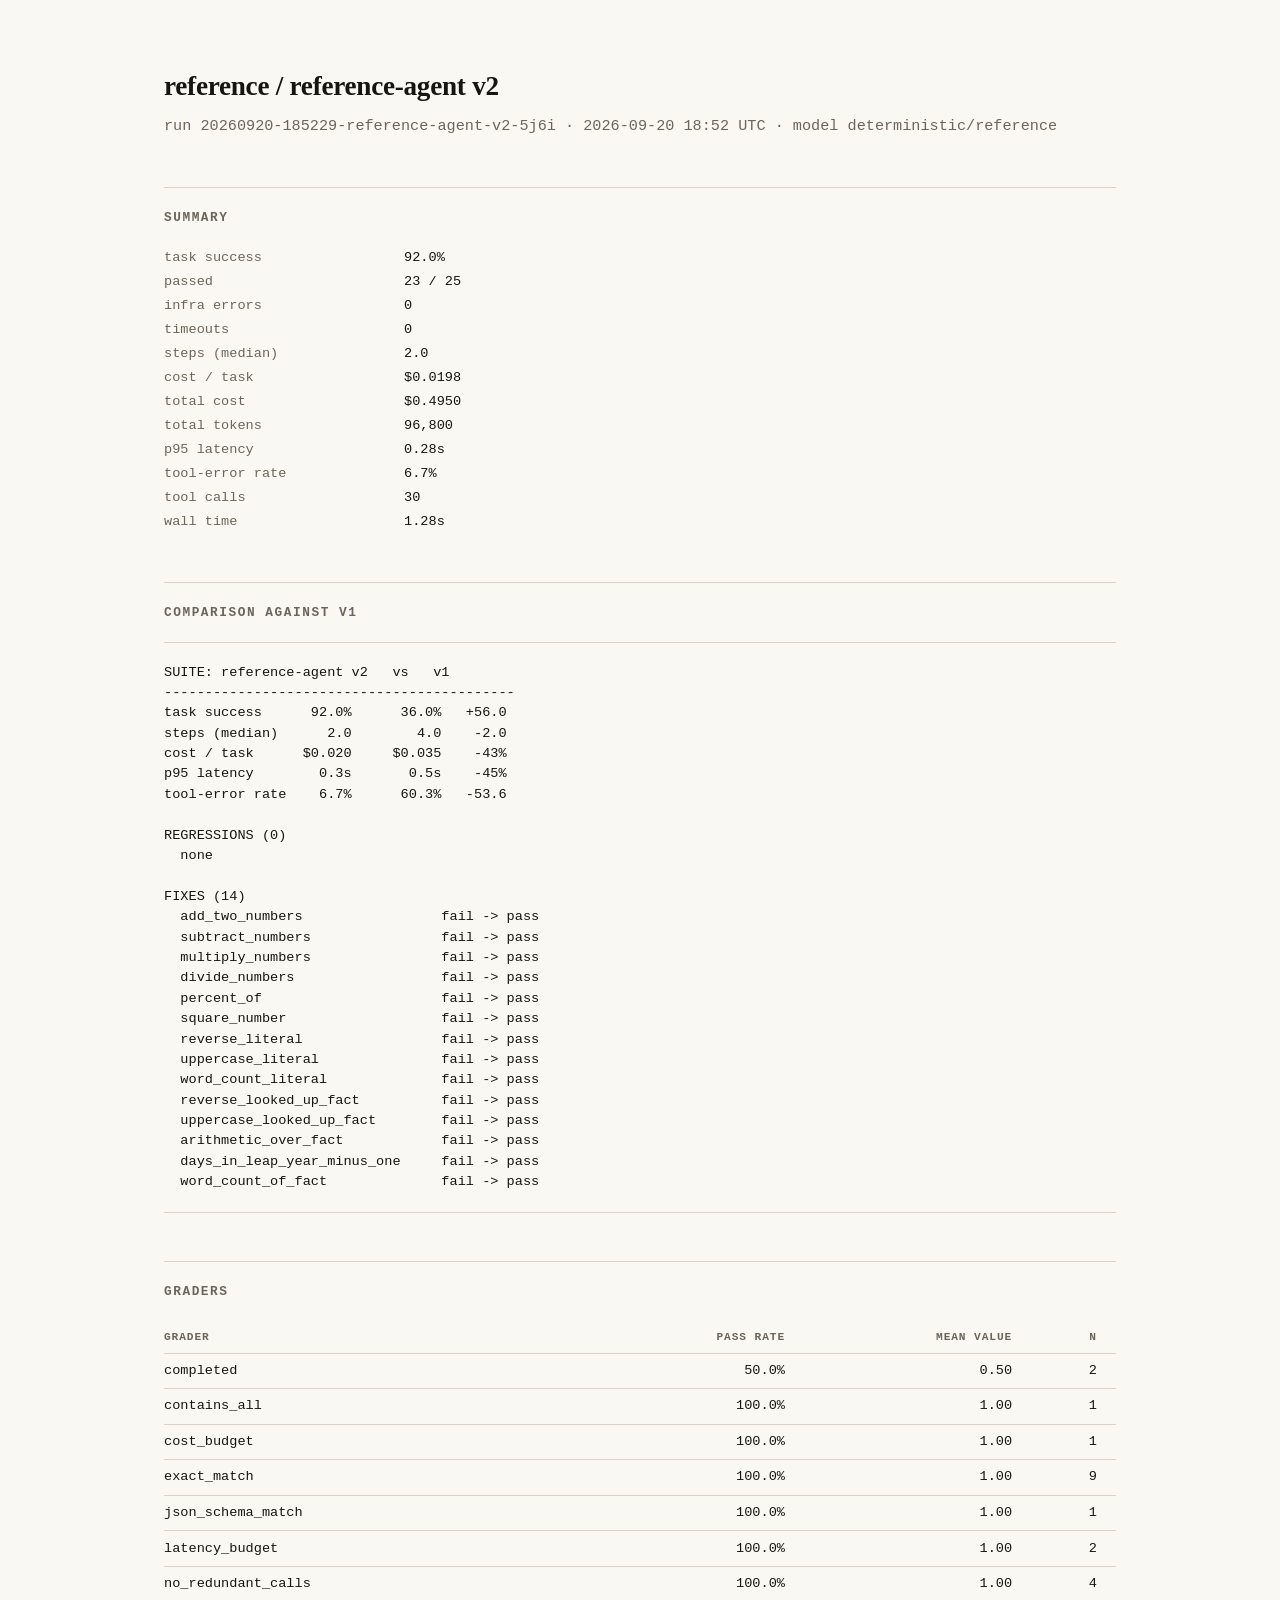
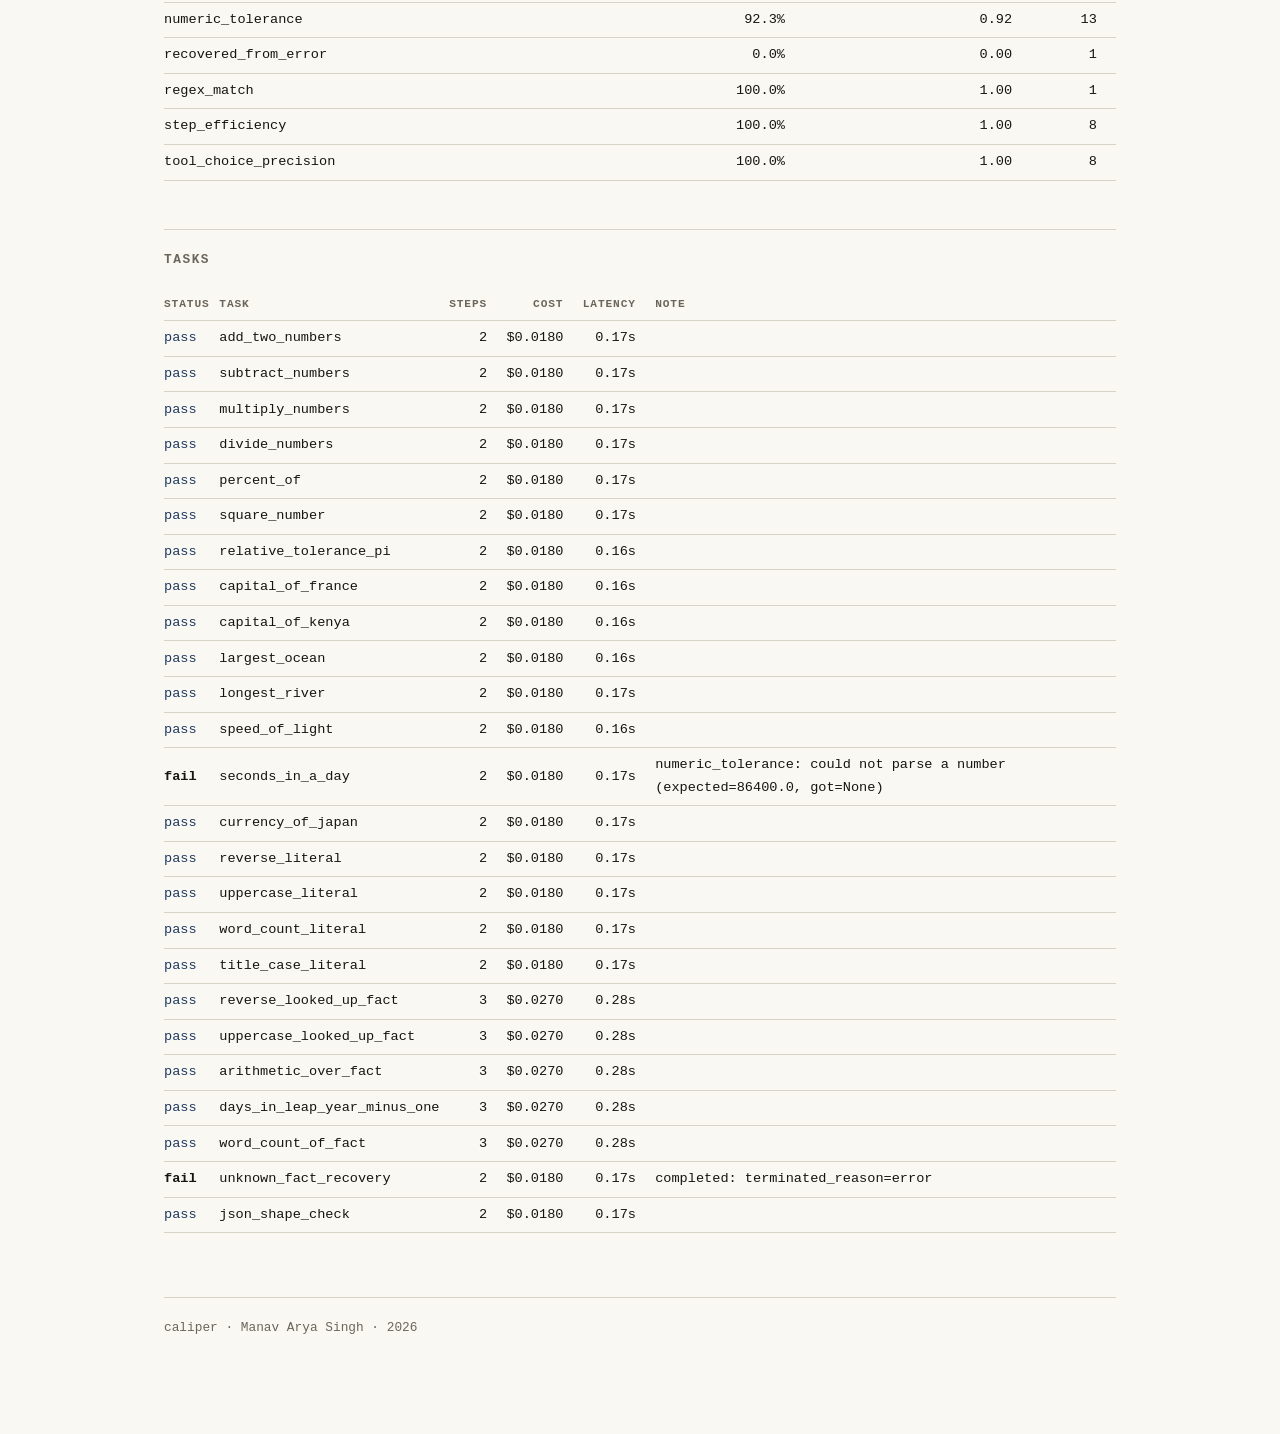
==== results/reference-v2-report.html @ 9681afc4 "Commit reference v1 and v2 run results and the comparison artifacts" ====
<!doctype html>
<html lang="en"><head><meta charset="utf-8">
<meta name="viewport" content="width=device-width, initial-scale=1">
<title>Caliper report: reference / reference-agent v2</title><style>
:root {
  --bg: #faf8f3; --fg: #16150f; --accent: #1f3a5f; --rule: #d8d3c7; --dim: #6b665a;
}
@media (prefers-color-scheme: dark) {
  :root { --bg: #12110e; --fg: #e8e4da; --accent: #8fb0d6; --rule: #35322b; --dim: #97917f; }
}
* { box-sizing: border-box; }
body {
  background: var(--bg); color: var(--fg); margin: 0;
  font-family: ui-serif, Georgia, 'Times New Roman', serif;
  font-size: 17px; line-height: 1.65;
}
main { max-width: 1000px; margin: 0 auto; padding: 4rem 1.5rem 6rem; }
h1 { font-size: 1.7rem; font-weight: 600; margin: 0 0 .3rem; letter-spacing: -.01em; }
h2 {
  font-size: .8rem; font-weight: 600; letter-spacing: .12em; text-transform: uppercase;
  font-family: ui-monospace, 'SF Mono', Menlo, monospace; color: var(--dim);
  border-top: 1px solid var(--rule); padding-top: 1.2rem; margin: 3rem 0 1.2rem;
}
.sub { color: var(--dim); font-size: .95rem; margin: 0 0 2rem; }
code, pre, table, .mono {
  font-family: ui-monospace, 'SF Mono', Menlo, monospace;
  font-variant-numeric: tabular-nums;
}
pre {
  font-size: .85rem; line-height: 1.5; overflow-x: auto;
  border-top: 1px solid var(--rule); border-bottom: 1px solid var(--rule);
  padding: 1.2rem 0; margin: 0;
}
table { width: 100%; border-collapse: collapse; font-size: .85rem; }
th {
  text-align: left; font-weight: 600; color: var(--dim); text-transform: uppercase;
  letter-spacing: .08em; font-size: .7rem; padding: .4rem .6rem .4rem 0;
  border-bottom: 1px solid var(--rule);
}
td { padding: .38rem .6rem .38rem 0; border-bottom: 1px solid var(--rule); }
td.num, th.num { text-align: right; padding-right: 1.2rem; }
.pass { color: var(--accent); }
.fail { font-weight: 600; }
.kv { display: grid; grid-template-columns: 14rem 1fr; gap: .1rem 1rem; font-size: .85rem; }
.kv dt { color: var(--dim); }
.kv dd { margin: 0; }
footer {
  border-top: 1px solid var(--rule); margin-top: 4rem; padding-top: 1.2rem;
  font-size: .8rem; color: var(--dim);
  font-family: ui-monospace, 'SF Mono', Menlo, monospace;
}
</style></head><body><main>
<h1>reference / reference-agent v2</h1>
<p class="sub mono">run 20260920-185229-reference-agent-v2-5j6i &middot; 2026-09-20 18:52 UTC &middot; model deterministic/reference</p>
<h2>Summary</h2>
<dl class="kv mono">
<dt>task success</dt><dd>92.0%</dd>
<dt>passed</dt><dd>23 / 25</dd>
<dt>infra errors</dt><dd>0</dd>
<dt>timeouts</dt><dd>0</dd>
<dt>steps (median)</dt><dd>2.0</dd>
<dt>cost / task</dt><dd>$0.0198</dd>
<dt>total cost</dt><dd>$0.4950</dd>
<dt>total tokens</dt><dd>96,800</dd>
<dt>p95 latency</dt><dd>0.28s</dd>
<dt>tool-error rate</dt><dd>6.7%</dd>
<dt>tool calls</dt><dd>30</dd>
<dt>wall time</dt><dd>1.28s</dd>
</dl>
<h2>Comparison against v1</h2>
<pre>SUITE: reference-agent v2   vs   v1
-------------------------------------------
task success      92.0%      36.0%   +56.0
steps (median)      2.0        4.0    -2.0
cost / task      $0.020     $0.035    -43%
p95 latency        0.3s       0.5s    -45%
tool-error rate    6.7%      60.3%   -53.6

REGRESSIONS (0)
  none

FIXES (14)
  add_two_numbers                 fail -&gt; pass
  subtract_numbers                fail -&gt; pass
  multiply_numbers                fail -&gt; pass
  divide_numbers                  fail -&gt; pass
  percent_of                      fail -&gt; pass
  square_number                   fail -&gt; pass
  reverse_literal                 fail -&gt; pass
  uppercase_literal               fail -&gt; pass
  word_count_literal              fail -&gt; pass
  reverse_looked_up_fact          fail -&gt; pass
  uppercase_looked_up_fact        fail -&gt; pass
  arithmetic_over_fact            fail -&gt; pass
  days_in_leap_year_minus_one     fail -&gt; pass
  word_count_of_fact              fail -&gt; pass</pre>
<h2>Graders</h2>
<table><thead><tr><th>grader</th><th class="num">pass rate</th><th class="num">mean value</th><th class="num">n</th></tr></thead><tbody>
<tr><td class='mono'>completed</td><td class='num mono'>50.0%</td><td class='num mono'>0.50</td><td class='num mono'>2</td></tr>
<tr><td class='mono'>contains_all</td><td class='num mono'>100.0%</td><td class='num mono'>1.00</td><td class='num mono'>1</td></tr>
<tr><td class='mono'>cost_budget</td><td class='num mono'>100.0%</td><td class='num mono'>1.00</td><td class='num mono'>1</td></tr>
<tr><td class='mono'>exact_match</td><td class='num mono'>100.0%</td><td class='num mono'>1.00</td><td class='num mono'>9</td></tr>
<tr><td class='mono'>json_schema_match</td><td class='num mono'>100.0%</td><td class='num mono'>1.00</td><td class='num mono'>1</td></tr>
<tr><td class='mono'>latency_budget</td><td class='num mono'>100.0%</td><td class='num mono'>1.00</td><td class='num mono'>2</td></tr>
<tr><td class='mono'>no_redundant_calls</td><td class='num mono'>100.0%</td><td class='num mono'>1.00</td><td class='num mono'>4</td></tr>
<tr><td class='mono'>numeric_tolerance</td><td class='num mono'>92.3%</td><td class='num mono'>0.92</td><td class='num mono'>13</td></tr>
<tr><td class='mono'>recovered_from_error</td><td class='num mono'>0.0%</td><td class='num mono'>0.00</td><td class='num mono'>1</td></tr>
<tr><td class='mono'>regex_match</td><td class='num mono'>100.0%</td><td class='num mono'>1.00</td><td class='num mono'>1</td></tr>
<tr><td class='mono'>step_efficiency</td><td class='num mono'>100.0%</td><td class='num mono'>1.00</td><td class='num mono'>8</td></tr>
<tr><td class='mono'>tool_choice_precision</td><td class='num mono'>100.0%</td><td class='num mono'>1.00</td><td class='num mono'>8</td></tr>
</tbody></table>
<h2>Tasks</h2>
<table><thead><tr><th>status</th><th>task</th><th class="num">steps</th><th class="num">cost</th><th class="num">latency</th><th>note</th></tr></thead><tbody>
<tr><td class='mono pass'>pass</td><td class='mono'>add_two_numbers</td><td class='num mono'>2</td><td class='num mono'>$0.0180</td><td class='num mono'>0.17s</td><td></td></tr>
<tr><td class='mono pass'>pass</td><td class='mono'>subtract_numbers</td><td class='num mono'>2</td><td class='num mono'>$0.0180</td><td class='num mono'>0.17s</td><td></td></tr>
<tr><td class='mono pass'>pass</td><td class='mono'>multiply_numbers</td><td class='num mono'>2</td><td class='num mono'>$0.0180</td><td class='num mono'>0.17s</td><td></td></tr>
<tr><td class='mono pass'>pass</td><td class='mono'>divide_numbers</td><td class='num mono'>2</td><td class='num mono'>$0.0180</td><td class='num mono'>0.17s</td><td></td></tr>
<tr><td class='mono pass'>pass</td><td class='mono'>percent_of</td><td class='num mono'>2</td><td class='num mono'>$0.0180</td><td class='num mono'>0.17s</td><td></td></tr>
<tr><td class='mono pass'>pass</td><td class='mono'>square_number</td><td class='num mono'>2</td><td class='num mono'>$0.0180</td><td class='num mono'>0.17s</td><td></td></tr>
<tr><td class='mono pass'>pass</td><td class='mono'>relative_tolerance_pi</td><td class='num mono'>2</td><td class='num mono'>$0.0180</td><td class='num mono'>0.16s</td><td></td></tr>
<tr><td class='mono pass'>pass</td><td class='mono'>capital_of_france</td><td class='num mono'>2</td><td class='num mono'>$0.0180</td><td class='num mono'>0.16s</td><td></td></tr>
<tr><td class='mono pass'>pass</td><td class='mono'>capital_of_kenya</td><td class='num mono'>2</td><td class='num mono'>$0.0180</td><td class='num mono'>0.16s</td><td></td></tr>
<tr><td class='mono pass'>pass</td><td class='mono'>largest_ocean</td><td class='num mono'>2</td><td class='num mono'>$0.0180</td><td class='num mono'>0.16s</td><td></td></tr>
<tr><td class='mono pass'>pass</td><td class='mono'>longest_river</td><td class='num mono'>2</td><td class='num mono'>$0.0180</td><td class='num mono'>0.17s</td><td></td></tr>
<tr><td class='mono pass'>pass</td><td class='mono'>speed_of_light</td><td class='num mono'>2</td><td class='num mono'>$0.0180</td><td class='num mono'>0.16s</td><td></td></tr>
<tr><td class='mono fail'>fail</td><td class='mono'>seconds_in_a_day</td><td class='num mono'>2</td><td class='num mono'>$0.0180</td><td class='num mono'>0.17s</td><td>numeric_tolerance: could not parse a number (expected=86400.0, got=None)</td></tr>
<tr><td class='mono pass'>pass</td><td class='mono'>currency_of_japan</td><td class='num mono'>2</td><td class='num mono'>$0.0180</td><td class='num mono'>0.17s</td><td></td></tr>
<tr><td class='mono pass'>pass</td><td class='mono'>reverse_literal</td><td class='num mono'>2</td><td class='num mono'>$0.0180</td><td class='num mono'>0.17s</td><td></td></tr>
<tr><td class='mono pass'>pass</td><td class='mono'>uppercase_literal</td><td class='num mono'>2</td><td class='num mono'>$0.0180</td><td class='num mono'>0.17s</td><td></td></tr>
<tr><td class='mono pass'>pass</td><td class='mono'>word_count_literal</td><td class='num mono'>2</td><td class='num mono'>$0.0180</td><td class='num mono'>0.17s</td><td></td></tr>
<tr><td class='mono pass'>pass</td><td class='mono'>title_case_literal</td><td class='num mono'>2</td><td class='num mono'>$0.0180</td><td class='num mono'>0.17s</td><td></td></tr>
<tr><td class='mono pass'>pass</td><td class='mono'>reverse_looked_up_fact</td><td class='num mono'>3</td><td class='num mono'>$0.0270</td><td class='num mono'>0.28s</td><td></td></tr>
<tr><td class='mono pass'>pass</td><td class='mono'>uppercase_looked_up_fact</td><td class='num mono'>3</td><td class='num mono'>$0.0270</td><td class='num mono'>0.28s</td><td></td></tr>
<tr><td class='mono pass'>pass</td><td class='mono'>arithmetic_over_fact</td><td class='num mono'>3</td><td class='num mono'>$0.0270</td><td class='num mono'>0.28s</td><td></td></tr>
<tr><td class='mono pass'>pass</td><td class='mono'>days_in_leap_year_minus_one</td><td class='num mono'>3</td><td class='num mono'>$0.0270</td><td class='num mono'>0.28s</td><td></td></tr>
<tr><td class='mono pass'>pass</td><td class='mono'>word_count_of_fact</td><td class='num mono'>3</td><td class='num mono'>$0.0270</td><td class='num mono'>0.28s</td><td></td></tr>
<tr><td class='mono fail'>fail</td><td class='mono'>unknown_fact_recovery</td><td class='num mono'>2</td><td class='num mono'>$0.0180</td><td class='num mono'>0.17s</td><td>completed: terminated_reason=error</td></tr>
<tr><td class='mono pass'>pass</td><td class='mono'>json_shape_check</td><td class='num mono'>2</td><td class='num mono'>$0.0180</td><td class='num mono'>0.17s</td><td></td></tr>
</tbody></table>
<footer>caliper &middot; Manav Arya Singh &middot; 2026</footer>
</main></body></html>
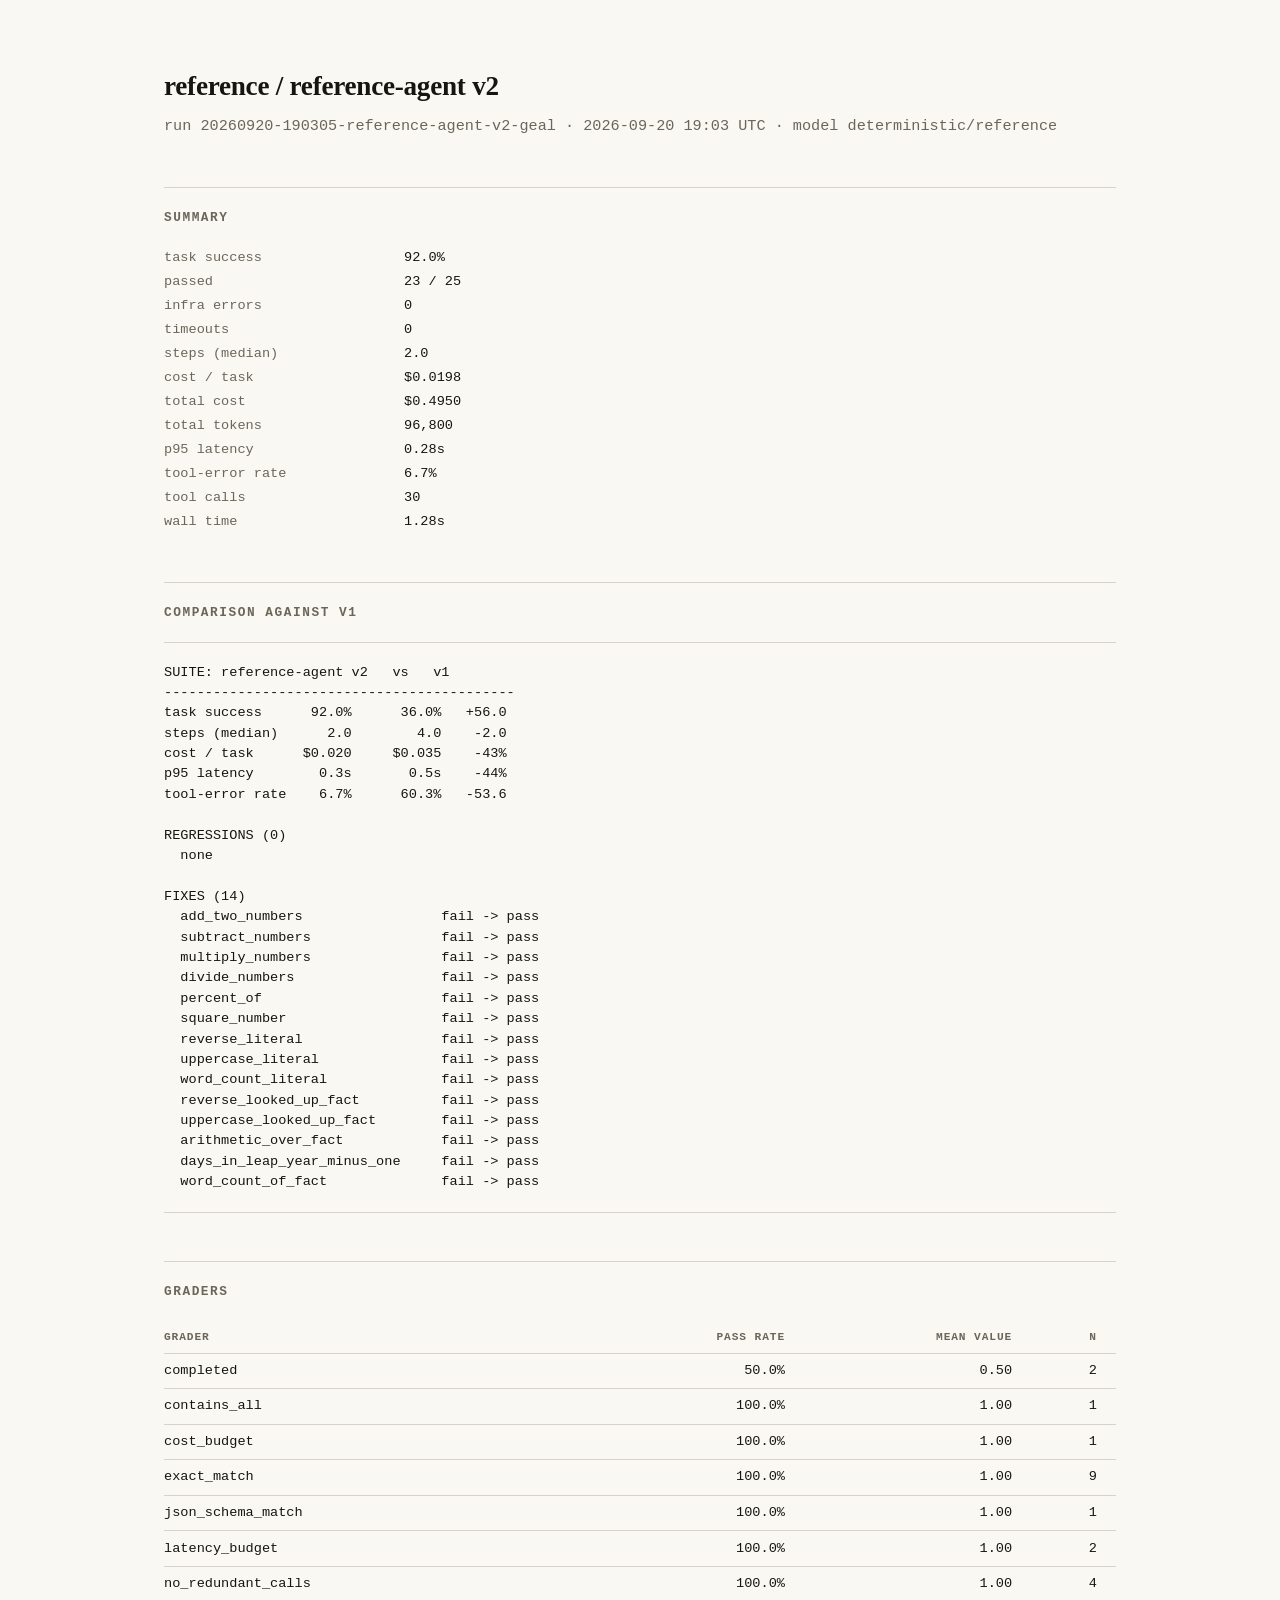
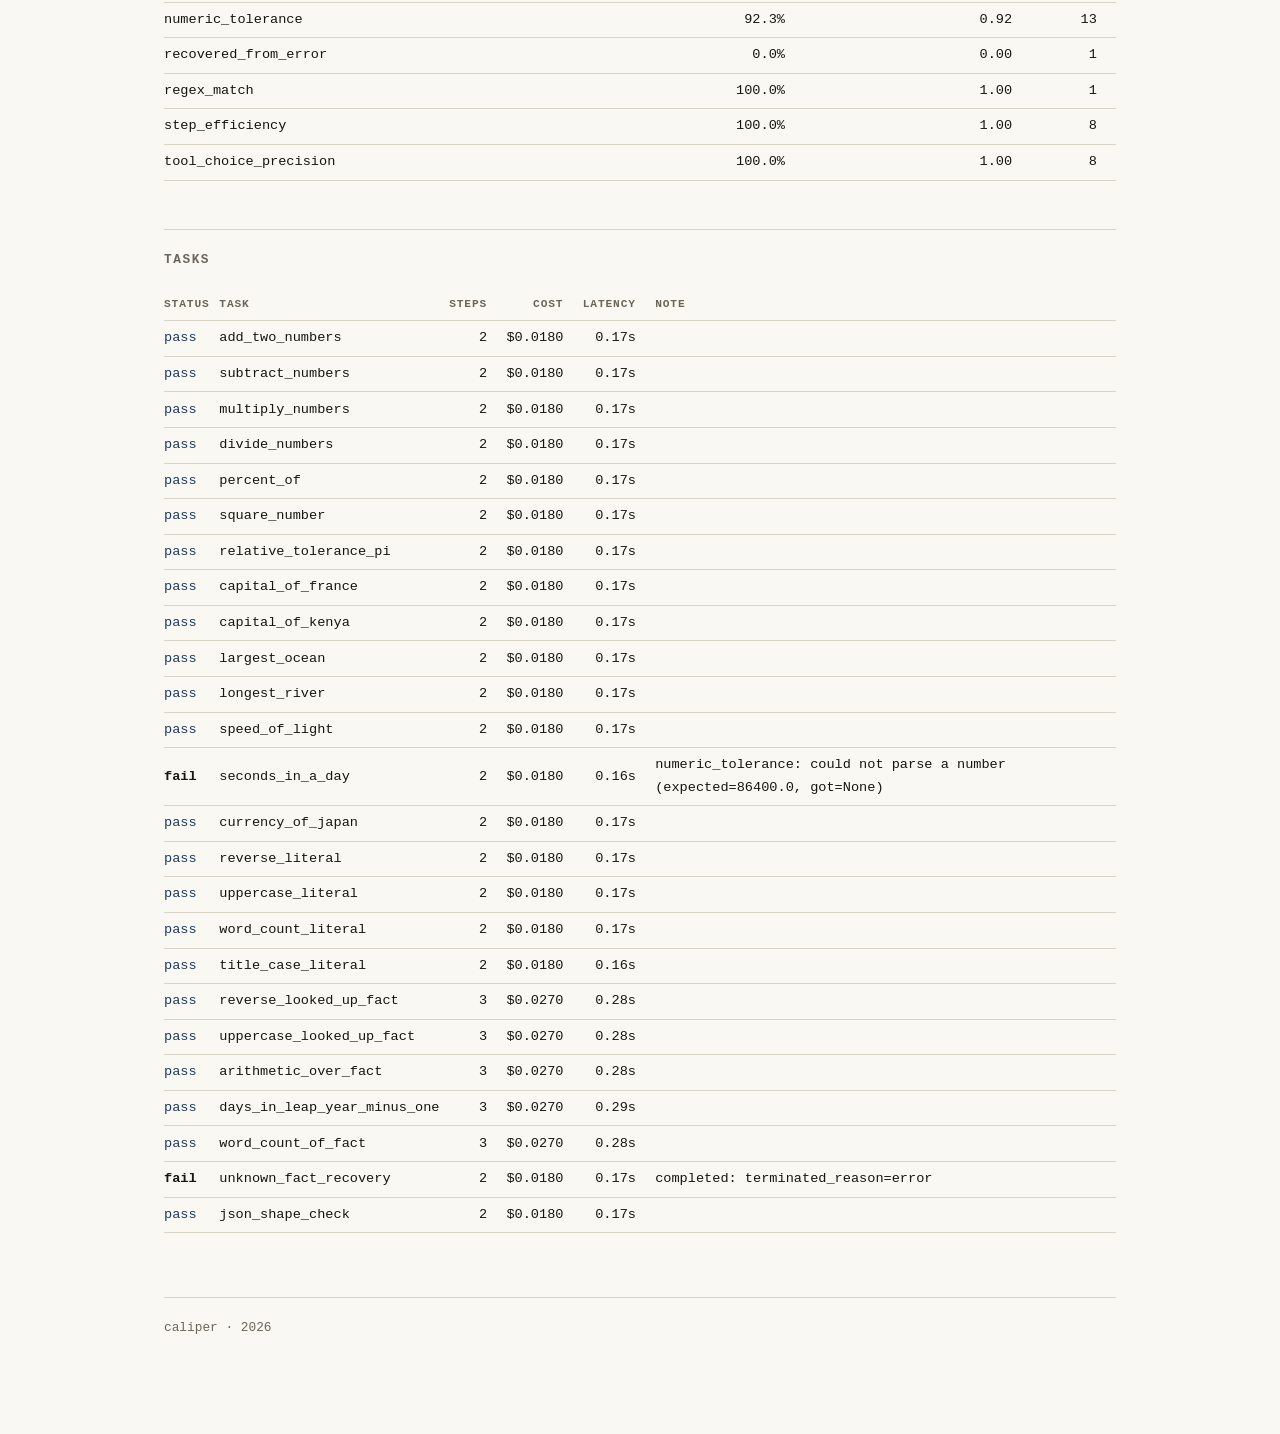
==== commit c6c5bc96: "Record per-step latency and remove author attribution from project output" ====
--- a/results/reference-v2-report.html
+++ b/results/reference-v2-report.html
@@ -51,7 +51,7 @@
 }
 </style></head><body><main>
 <h1>reference / reference-agent v2</h1>
-<p class="sub mono">run 20260920-185229-reference-agent-v2-5j6i &middot; 2026-09-20 18:52 UTC &middot; model deterministic/reference</p>
+<p class="sub mono">run 20260920-190305-reference-agent-v2-geal &middot; 2026-09-20 19:03 UTC &middot; model deterministic/reference</p>
 <h2>Summary</h2>
 <dl class="kv mono">
 <dt>task success</dt><dd>92.0%</dd>
@@ -73,7 +73,7 @@
 task success      92.0%      36.0%   +56.0
 steps (median)      2.0        4.0    -2.0
 cost / task      $0.020     $0.035    -43%
-p95 latency        0.3s       0.5s    -45%
+p95 latency        0.3s       0.5s    -44%
 tool-error rate    6.7%      60.3%   -53.6
 
 REGRESSIONS (0)
@@ -117,25 +117,25 @@
 <tr><td class='mono pass'>pass</td><td class='mono'>divide_numbers</td><td class='num mono'>2</td><td class='num mono'>$0.0180</td><td class='num mono'>0.17s</td><td></td></tr>
 <tr><td class='mono pass'>pass</td><td class='mono'>percent_of</td><td class='num mono'>2</td><td class='num mono'>$0.0180</td><td class='num mono'>0.17s</td><td></td></tr>
 <tr><td class='mono pass'>pass</td><td class='mono'>square_number</td><td class='num mono'>2</td><td class='num mono'>$0.0180</td><td class='num mono'>0.17s</td><td></td></tr>
-<tr><td class='mono pass'>pass</td><td class='mono'>relative_tolerance_pi</td><td class='num mono'>2</td><td class='num mono'>$0.0180</td><td class='num mono'>0.16s</td><td></td></tr>
-<tr><td class='mono pass'>pass</td><td class='mono'>capital_of_france</td><td class='num mono'>2</td><td class='num mono'>$0.0180</td><td class='num mono'>0.16s</td><td></td></tr>
-<tr><td class='mono pass'>pass</td><td class='mono'>capital_of_kenya</td><td class='num mono'>2</td><td class='num mono'>$0.0180</td><td class='num mono'>0.16s</td><td></td></tr>
-<tr><td class='mono pass'>pass</td><td class='mono'>largest_ocean</td><td class='num mono'>2</td><td class='num mono'>$0.0180</td><td class='num mono'>0.16s</td><td></td></tr>
+<tr><td class='mono pass'>pass</td><td class='mono'>relative_tolerance_pi</td><td class='num mono'>2</td><td class='num mono'>$0.0180</td><td class='num mono'>0.17s</td><td></td></tr>
+<tr><td class='mono pass'>pass</td><td class='mono'>capital_of_france</td><td class='num mono'>2</td><td class='num mono'>$0.0180</td><td class='num mono'>0.17s</td><td></td></tr>
+<tr><td class='mono pass'>pass</td><td class='mono'>capital_of_kenya</td><td class='num mono'>2</td><td class='num mono'>$0.0180</td><td class='num mono'>0.17s</td><td></td></tr>
+<tr><td class='mono pass'>pass</td><td class='mono'>largest_ocean</td><td class='num mono'>2</td><td class='num mono'>$0.0180</td><td class='num mono'>0.17s</td><td></td></tr>
 <tr><td class='mono pass'>pass</td><td class='mono'>longest_river</td><td class='num mono'>2</td><td class='num mono'>$0.0180</td><td class='num mono'>0.17s</td><td></td></tr>
-<tr><td class='mono pass'>pass</td><td class='mono'>speed_of_light</td><td class='num mono'>2</td><td class='num mono'>$0.0180</td><td class='num mono'>0.16s</td><td></td></tr>
-<tr><td class='mono fail'>fail</td><td class='mono'>seconds_in_a_day</td><td class='num mono'>2</td><td class='num mono'>$0.0180</td><td class='num mono'>0.17s</td><td>numeric_tolerance: could not parse a number (expected=86400.0, got=None)</td></tr>
+<tr><td class='mono pass'>pass</td><td class='mono'>speed_of_light</td><td class='num mono'>2</td><td class='num mono'>$0.0180</td><td class='num mono'>0.17s</td><td></td></tr>
+<tr><td class='mono fail'>fail</td><td class='mono'>seconds_in_a_day</td><td class='num mono'>2</td><td class='num mono'>$0.0180</td><td class='num mono'>0.16s</td><td>numeric_tolerance: could not parse a number (expected=86400.0, got=None)</td></tr>
 <tr><td class='mono pass'>pass</td><td class='mono'>currency_of_japan</td><td class='num mono'>2</td><td class='num mono'>$0.0180</td><td class='num mono'>0.17s</td><td></td></tr>
 <tr><td class='mono pass'>pass</td><td class='mono'>reverse_literal</td><td class='num mono'>2</td><td class='num mono'>$0.0180</td><td class='num mono'>0.17s</td><td></td></tr>
 <tr><td class='mono pass'>pass</td><td class='mono'>uppercase_literal</td><td class='num mono'>2</td><td class='num mono'>$0.0180</td><td class='num mono'>0.17s</td><td></td></tr>
 <tr><td class='mono pass'>pass</td><td class='mono'>word_count_literal</td><td class='num mono'>2</td><td class='num mono'>$0.0180</td><td class='num mono'>0.17s</td><td></td></tr>
-<tr><td class='mono pass'>pass</td><td class='mono'>title_case_literal</td><td class='num mono'>2</td><td class='num mono'>$0.0180</td><td class='num mono'>0.17s</td><td></td></tr>
+<tr><td class='mono pass'>pass</td><td class='mono'>title_case_literal</td><td class='num mono'>2</td><td class='num mono'>$0.0180</td><td class='num mono'>0.16s</td><td></td></tr>
 <tr><td class='mono pass'>pass</td><td class='mono'>reverse_looked_up_fact</td><td class='num mono'>3</td><td class='num mono'>$0.0270</td><td class='num mono'>0.28s</td><td></td></tr>
 <tr><td class='mono pass'>pass</td><td class='mono'>uppercase_looked_up_fact</td><td class='num mono'>3</td><td class='num mono'>$0.0270</td><td class='num mono'>0.28s</td><td></td></tr>
 <tr><td class='mono pass'>pass</td><td class='mono'>arithmetic_over_fact</td><td class='num mono'>3</td><td class='num mono'>$0.0270</td><td class='num mono'>0.28s</td><td></td></tr>
-<tr><td class='mono pass'>pass</td><td class='mono'>days_in_leap_year_minus_one</td><td class='num mono'>3</td><td class='num mono'>$0.0270</td><td class='num mono'>0.28s</td><td></td></tr>
+<tr><td class='mono pass'>pass</td><td class='mono'>days_in_leap_year_minus_one</td><td class='num mono'>3</td><td class='num mono'>$0.0270</td><td class='num mono'>0.29s</td><td></td></tr>
 <tr><td class='mono pass'>pass</td><td class='mono'>word_count_of_fact</td><td class='num mono'>3</td><td class='num mono'>$0.0270</td><td class='num mono'>0.28s</td><td></td></tr>
 <tr><td class='mono fail'>fail</td><td class='mono'>unknown_fact_recovery</td><td class='num mono'>2</td><td class='num mono'>$0.0180</td><td class='num mono'>0.17s</td><td>completed: terminated_reason=error</td></tr>
 <tr><td class='mono pass'>pass</td><td class='mono'>json_shape_check</td><td class='num mono'>2</td><td class='num mono'>$0.0180</td><td class='num mono'>0.17s</td><td></td></tr>
 </tbody></table>
-<footer>caliper &middot; Manav Arya Singh &middot; 2026</footer>
+<footer>caliper &middot; 2026</footer>
 </main></body></html>
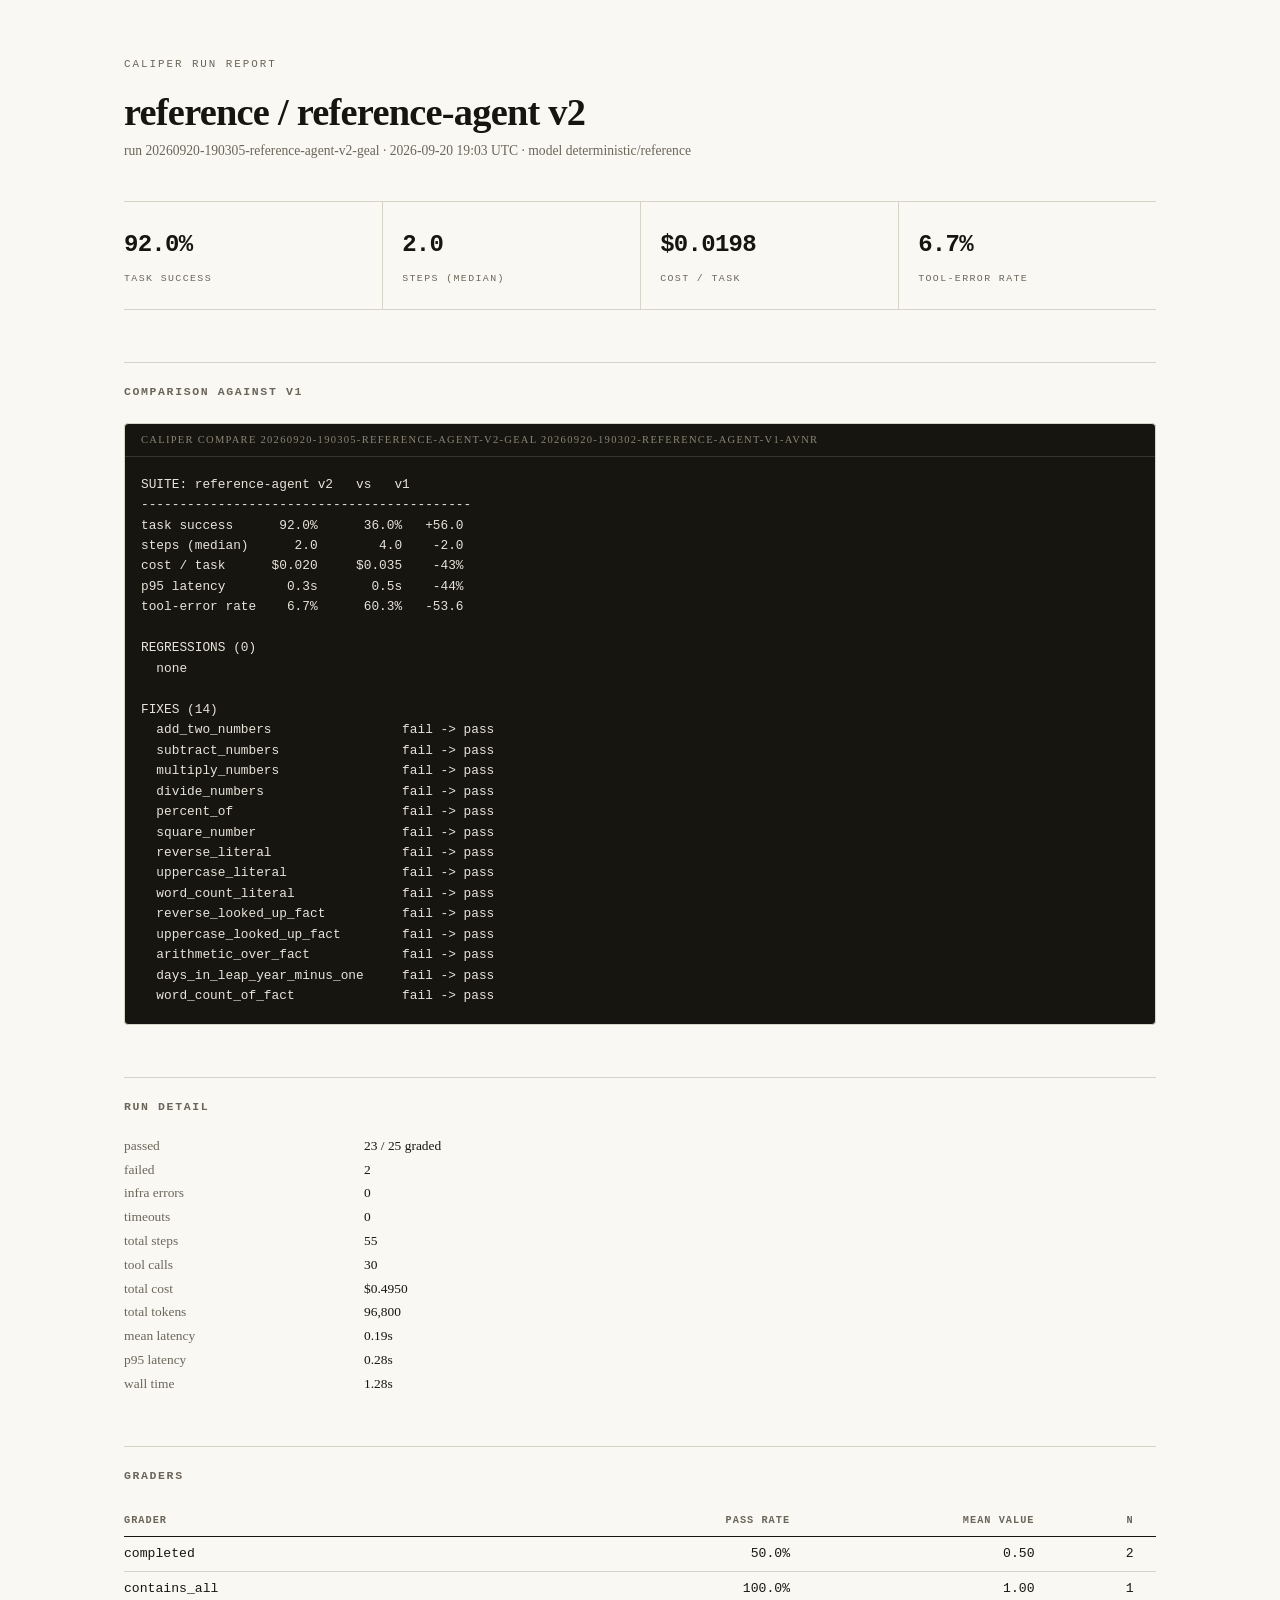
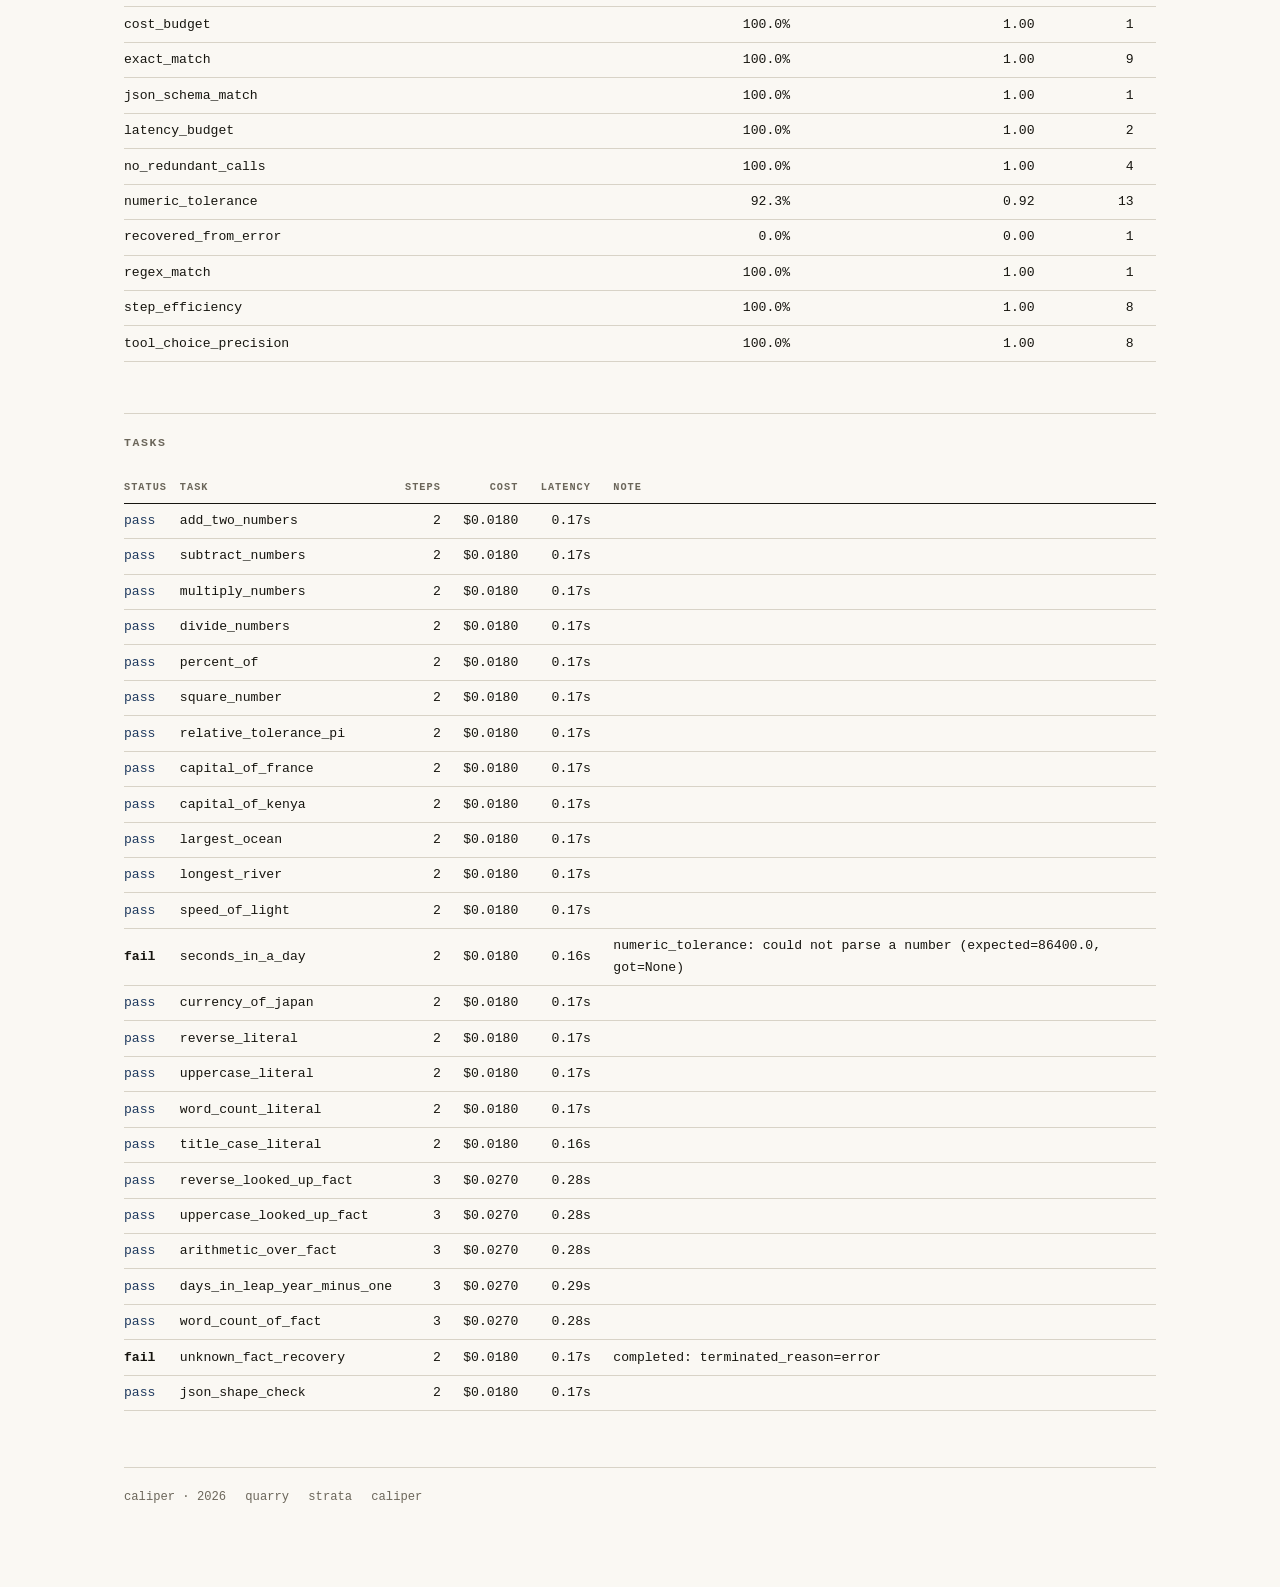
==== commit 7ca1baed: "Restyle generated HTML report to match the product site" ====
--- a/results/reference-v2-report.html
+++ b/results/reference-v2-report.html
@@ -3,10 +3,16 @@
 <meta name="viewport" content="width=device-width, initial-scale=1">
 <title>Caliper report: reference / reference-agent v2</title><style>
 :root {
-  --bg: #faf8f3; --fg: #16150f; --accent: #1f3a5f; --rule: #d8d3c7; --dim: #6b665a;
+  --bg: #faf8f3; --fg: #16150f; --accent: #1f3a5f; --rule: #d8d3c7;
+  --dim: #6b665a; --panel: #f3f0e8; --term-bg: #16150f; --term-fg: #e8e4da;
+  --term-dim: #8b8576;
 }
 @media (prefers-color-scheme: dark) {
-  :root { --bg: #12110e; --fg: #e8e4da; --accent: #8fb0d6; --rule: #35322b; --dim: #97917f; }
+  :root {
+    --bg: #12110e; --fg: #e8e4da; --accent: #8fb0d6; --rule: #35322b;
+    --dim: #97917f; --panel: #1a1815; --term-bg: #0c0b09; --term-fg: #e8e4da;
+    --term-dim: #7d7768;
+  }
 }
 * { box-sizing: border-box; }
 body {
@@ -14,60 +20,86 @@
   font-family: ui-serif, Georgia, 'Times New Roman', serif;
   font-size: 17px; line-height: 1.65;
 }
-main { max-width: 1000px; margin: 0 auto; padding: 4rem 1.5rem 6rem; }
-h1 { font-size: 1.7rem; font-weight: 600; margin: 0 0 .3rem; letter-spacing: -.01em; }
-h2 {
-  font-size: .8rem; font-weight: 600; letter-spacing: .12em; text-transform: uppercase;
-  font-family: ui-monospace, 'SF Mono', Menlo, monospace; color: var(--dim);
-  border-top: 1px solid var(--rule); padding-top: 1.2rem; margin: 3rem 0 1.2rem;
-}
-.sub { color: var(--dim); font-size: .95rem; margin: 0 0 2rem; }
-code, pre, table, .mono {
-  font-family: ui-monospace, 'SF Mono', Menlo, monospace;
+main { max-width: 1080px; margin: 0 auto; padding: 3.5rem 1.5rem 5rem; }
+code, pre, table, .mono, .metric, .eyebrow {
+  font-family: ui-monospace, 'SF Mono', Menlo, Consolas, monospace;
   font-variant-numeric: tabular-nums;
 }
-pre {
-  font-size: .85rem; line-height: 1.5; overflow-x: auto;
+.eyebrow {
+  font-size: .68rem; letter-spacing: .18em; text-transform: uppercase;
+  color: var(--dim); margin: 0 0 1rem;
+}
+h1 {
+  font-size: clamp(1.8rem, 4vw, 2.4rem); font-weight: 600;
+  letter-spacing: -.02em; line-height: 1.15; margin: 0 0 .4rem;
+}
+h2 {
+  font-size: .72rem; font-weight: 600; letter-spacing: .14em; text-transform: uppercase;
+  font-family: ui-monospace, 'SF Mono', Menlo, Consolas, monospace; color: var(--dim);
+  border-top: 1px solid var(--rule); padding-top: 1.2rem; margin: 3.2rem 0 1.2rem;
+}
+.sub { color: var(--dim); font-size: .85rem; margin: 0 0 2.4rem; }
+.metrics {
+  display: grid; grid-template-columns: repeat(4, 1fr);
   border-top: 1px solid var(--rule); border-bottom: 1px solid var(--rule);
-  padding: 1.2rem 0; margin: 0;
 }
-table { width: 100%; border-collapse: collapse; font-size: .85rem; }
+.metric { padding: 1.4rem 1.2rem; border-left: 1px solid var(--rule); }
+.metric:first-child { border-left: 0; padding-left: 0; }
+.metric .fig { font-size: 1.5rem; font-weight: 600; letter-spacing: -.03em; display: block; }
+.metric .lbl {
+  font-size: .62rem; letter-spacing: .14em; text-transform: uppercase;
+  color: var(--dim); display: block; margin-top: .4rem;
+}
+@media (max-width: 760px) {
+  .metrics { grid-template-columns: repeat(2, 1fr); }
+  .metric:nth-child(3) { border-left: 0; padding-left: 0; }
+  .metric:nth-child(-n+2) { border-bottom: 1px solid var(--rule); }
+}
+.term {
+  background: var(--term-bg); color: var(--term-fg);
+  border: 1px solid var(--rule); border-radius: 4px; overflow: hidden; margin: 1.4rem 0;
+}
+.term .bar {
+  font-size: .66rem; letter-spacing: .12em; text-transform: uppercase;
+  color: var(--term-dim); padding: .45rem 1rem;
+  border-bottom: 1px solid rgba(139, 133, 118, .3);
+}
+.term pre {
+  margin: 0; padding: 1.1rem 1rem; overflow-x: auto;
+  font-size: .8rem; line-height: 1.6; color: var(--term-fg);
+}
+table { width: 100%; border-collapse: collapse; font-size: .82rem; }
 th {
   text-align: left; font-weight: 600; color: var(--dim); text-transform: uppercase;
-  letter-spacing: .08em; font-size: .7rem; padding: .4rem .6rem .4rem 0;
-  border-bottom: 1px solid var(--rule);
+  letter-spacing: .1em; font-size: .64rem; padding: .45rem .8rem .45rem 0;
+  border-bottom: 1px solid var(--fg);
 }
-td { padding: .38rem .6rem .38rem 0; border-bottom: 1px solid var(--rule); }
-td.num, th.num { text-align: right; padding-right: 1.2rem; }
+td { padding: .4rem .8rem .4rem 0; border-bottom: 1px solid var(--rule); }
+td.num, th.num { text-align: right; padding-right: 1.4rem; }
 .pass { color: var(--accent); }
 .fail { font-weight: 600; }
-.kv { display: grid; grid-template-columns: 14rem 1fr; gap: .1rem 1rem; font-size: .85rem; }
+.kv { display: grid; grid-template-columns: 14rem 1fr; gap: .1rem 1rem; font-size: .84rem; }
 .kv dt { color: var(--dim); }
 .kv dd { margin: 0; }
 footer {
-  border-top: 1px solid var(--rule); margin-top: 4rem; padding-top: 1.2rem;
-  font-size: .8rem; color: var(--dim);
-  font-family: ui-monospace, 'SF Mono', Menlo, monospace;
+  border-top: 1px solid var(--rule); margin-top: 3.5rem; padding-top: 1.2rem;
+  font-size: .76rem; color: var(--dim);
+  font-family: ui-monospace, 'SF Mono', Menlo, Consolas, monospace;
 }
+footer a { color: var(--dim); text-decoration: none; margin-left: 1.2rem; }
+footer a:hover { color: var(--fg); }
 </style></head><body><main>
+<p class="eyebrow">Caliper run report</p>
 <h1>reference / reference-agent v2</h1>
-<p class="sub mono">run 20260920-190305-reference-agent-v2-geal &middot; 2026-09-20 19:03 UTC &middot; model deterministic/reference</p>
-<h2>Summary</h2>
-<dl class="kv mono">
-<dt>task success</dt><dd>92.0%</dd>
-<dt>passed</dt><dd>23 / 25</dd>
-<dt>infra errors</dt><dd>0</dd>
-<dt>timeouts</dt><dd>0</dd>
-<dt>steps (median)</dt><dd>2.0</dd>
-<dt>cost / task</dt><dd>$0.0198</dd>
-<dt>total cost</dt><dd>$0.4950</dd>
-<dt>total tokens</dt><dd>96,800</dd>
-<dt>p95 latency</dt><dd>0.28s</dd>
-<dt>tool-error rate</dt><dd>6.7%</dd>
-<dt>tool calls</dt><dd>30</dd>
-<dt>wall time</dt><dd>1.28s</dd>
-</dl>
+<p class="sub">run 20260920-190305-reference-agent-v2-geal &middot; 2026-09-20 19:03 UTC &middot; model deterministic/reference</p>
+<div class="metrics">
+<div class="metric"><span class="fig">92.0%</span><span class="lbl">task success</span></div>
+<div class="metric"><span class="fig">2.0</span><span class="lbl">steps (median)</span></div>
+<div class="metric"><span class="fig">$0.0198</span><span class="lbl">cost / task</span></div>
+<div class="metric"><span class="fig">6.7%</span><span class="lbl">tool-error rate</span></div>
+</div>
 <h2>Comparison against v1</h2>
+<div class="term"><div class="bar">caliper compare 20260920-190305-reference-agent-v2-geal 20260920-190302-reference-agent-v1-avnr</div>
 <pre>SUITE: reference-agent v2   vs   v1
 -------------------------------------------
 task success      92.0%      36.0%   +56.0
@@ -93,7 +125,21 @@
   uppercase_looked_up_fact        fail -&gt; pass
   arithmetic_over_fact            fail -&gt; pass
   days_in_leap_year_minus_one     fail -&gt; pass
-  word_count_of_fact              fail -&gt; pass</pre>
+  word_count_of_fact              fail -&gt; pass</pre></div>
+<h2>Run detail</h2>
+<dl class="kv">
+<dt>passed</dt><dd>23 / 25 graded</dd>
+<dt>failed</dt><dd>2</dd>
+<dt>infra errors</dt><dd>0</dd>
+<dt>timeouts</dt><dd>0</dd>
+<dt>total steps</dt><dd>55</dd>
+<dt>tool calls</dt><dd>30</dd>
+<dt>total cost</dt><dd>$0.4950</dd>
+<dt>total tokens</dt><dd>96,800</dd>
+<dt>mean latency</dt><dd>0.19s</dd>
+<dt>p95 latency</dt><dd>0.28s</dd>
+<dt>wall time</dt><dd>1.28s</dd>
+</dl>
 <h2>Graders</h2>
 <table><thead><tr><th>grader</th><th class="num">pass rate</th><th class="num">mean value</th><th class="num">n</th></tr></thead><tbody>
 <tr><td class='mono'>completed</td><td class='num mono'>50.0%</td><td class='num mono'>0.50</td><td class='num mono'>2</td></tr>
@@ -137,5 +183,5 @@
 <tr><td class='mono fail'>fail</td><td class='mono'>unknown_fact_recovery</td><td class='num mono'>2</td><td class='num mono'>$0.0180</td><td class='num mono'>0.17s</td><td>completed: terminated_reason=error</td></tr>
 <tr><td class='mono pass'>pass</td><td class='mono'>json_shape_check</td><td class='num mono'>2</td><td class='num mono'>$0.0180</td><td class='num mono'>0.17s</td><td></td></tr>
 </tbody></table>
-<footer>caliper &middot; 2026</footer>
+<footer>caliper &middot; 2026<a href="https://github.com/Manavarya09/quarry">quarry</a><a href="https://github.com/Manavarya09/strata">strata</a><a href="https://github.com/Manavarya09/caliper">caliper</a></footer>
 </main></body></html>
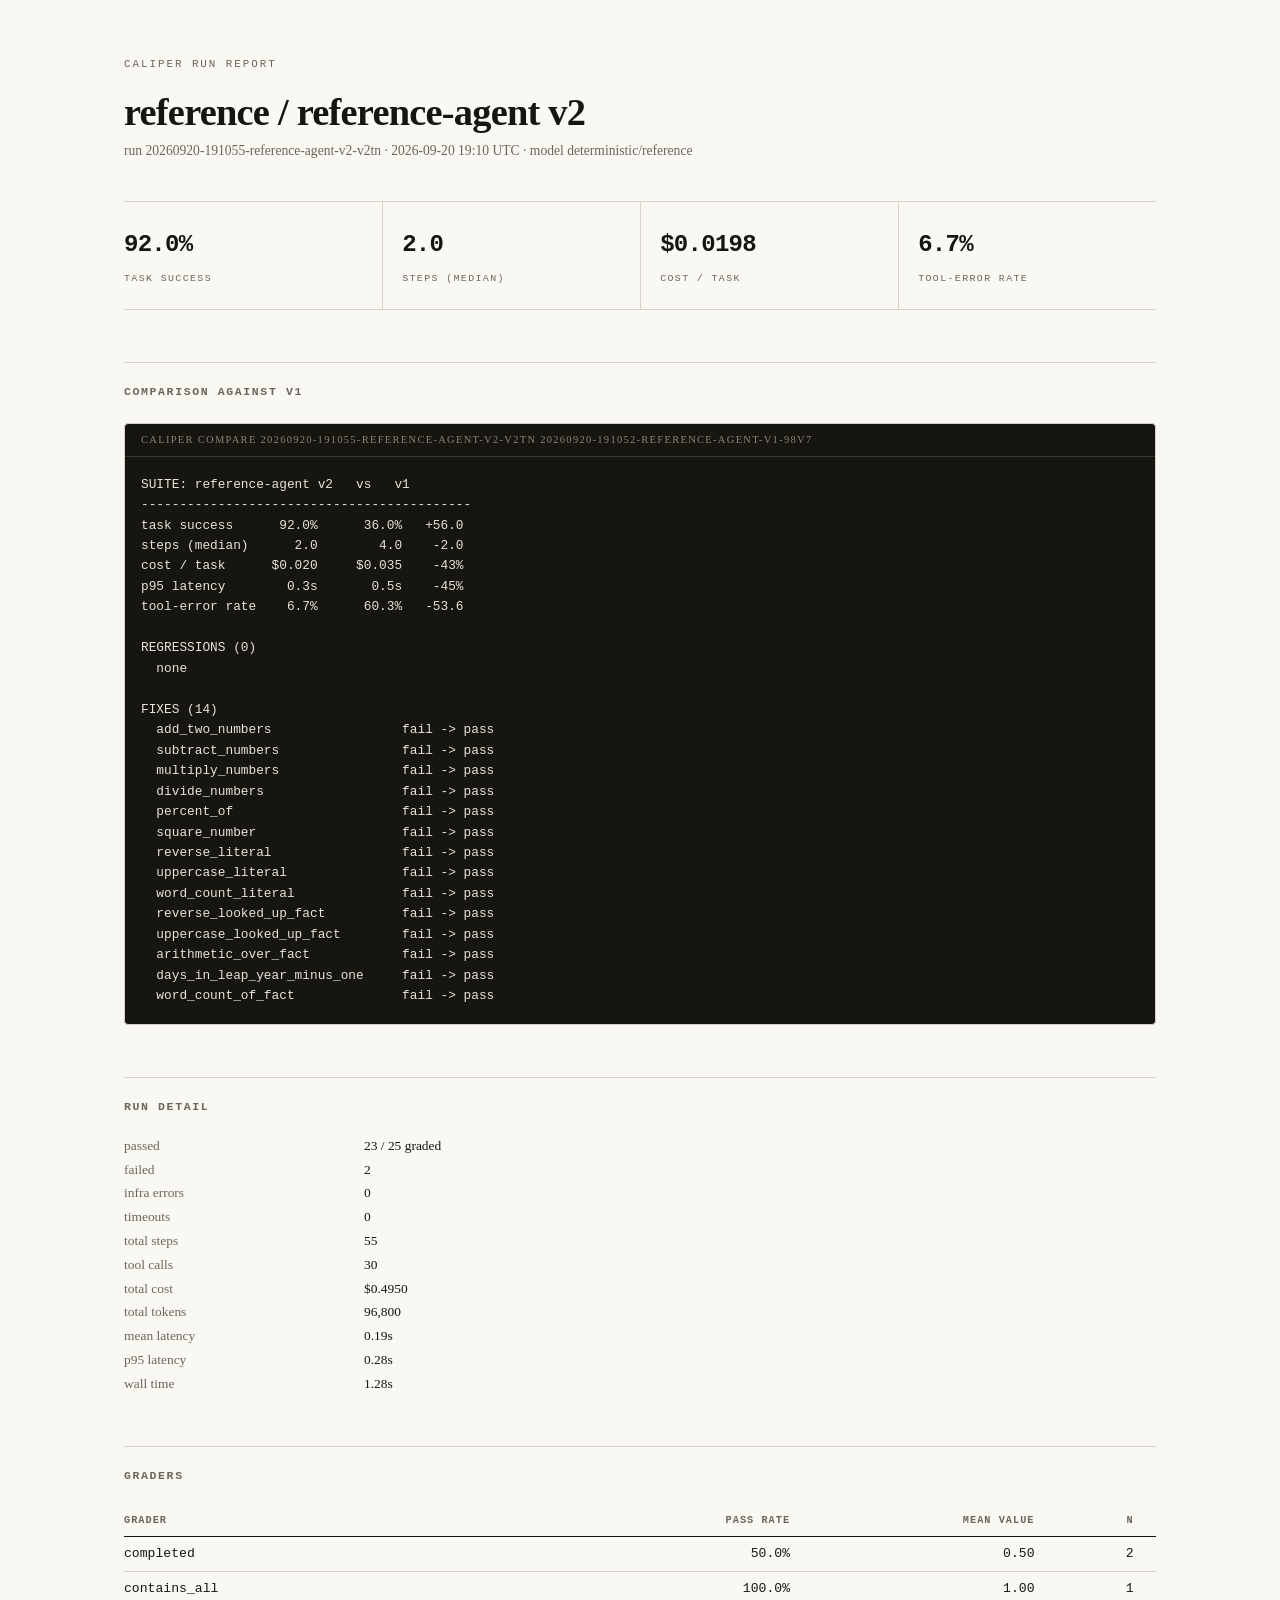
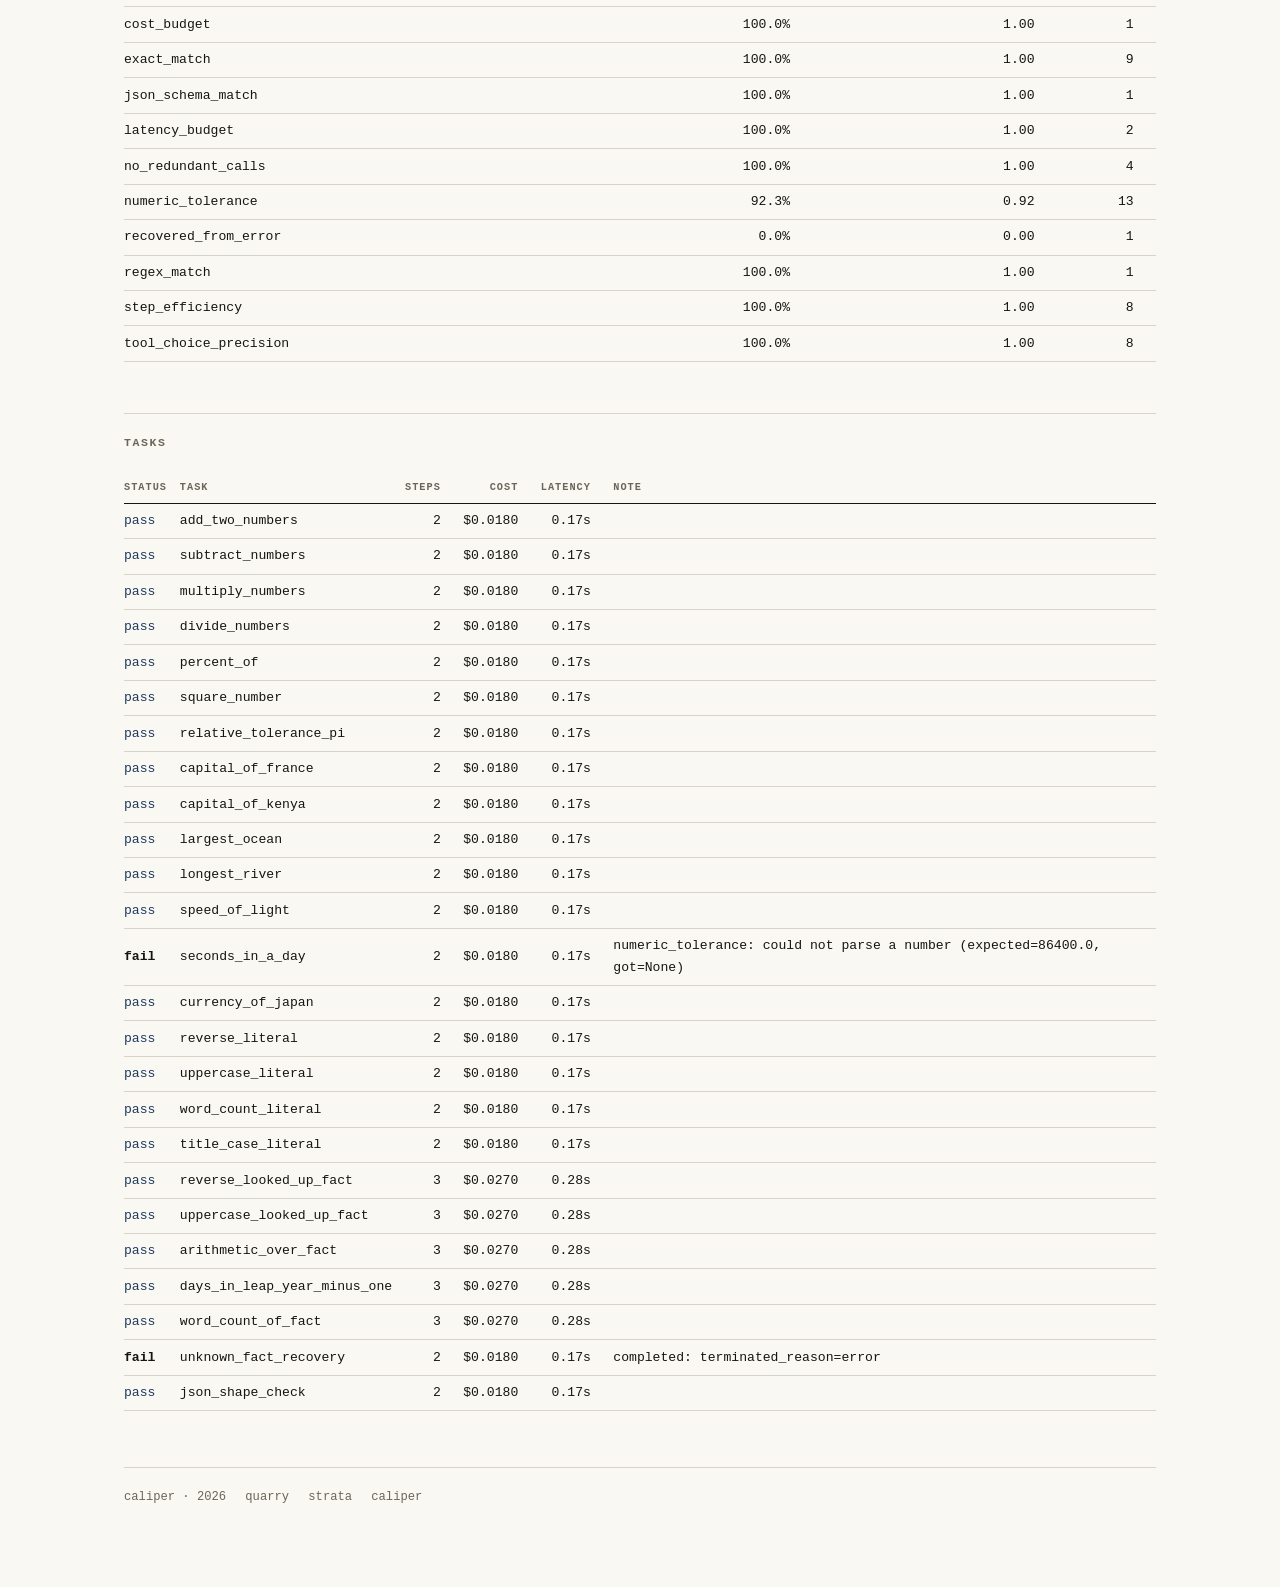
==== commit 00aebd6e: "Add tests asserting every site number comes from a committed results file" ====
--- a/results/reference-v2-report.html
+++ b/results/reference-v2-report.html
@@ -91,7 +91,7 @@
 </style></head><body><main>
 <p class="eyebrow">Caliper run report</p>
 <h1>reference / reference-agent v2</h1>
-<p class="sub">run 20260920-190305-reference-agent-v2-geal &middot; 2026-09-20 19:03 UTC &middot; model deterministic/reference</p>
+<p class="sub">run 20260920-191055-reference-agent-v2-v2tn &middot; 2026-09-20 19:10 UTC &middot; model deterministic/reference</p>
 <div class="metrics">
 <div class="metric"><span class="fig">92.0%</span><span class="lbl">task success</span></div>
 <div class="metric"><span class="fig">2.0</span><span class="lbl">steps (median)</span></div>
@@ -99,13 +99,13 @@
 <div class="metric"><span class="fig">6.7%</span><span class="lbl">tool-error rate</span></div>
 </div>
 <h2>Comparison against v1</h2>
-<div class="term"><div class="bar">caliper compare 20260920-190305-reference-agent-v2-geal 20260920-190302-reference-agent-v1-avnr</div>
+<div class="term"><div class="bar">caliper compare 20260920-191055-reference-agent-v2-v2tn 20260920-191052-reference-agent-v1-98v7</div>
 <pre>SUITE: reference-agent v2   vs   v1
 -------------------------------------------
 task success      92.0%      36.0%   +56.0
 steps (median)      2.0        4.0    -2.0
 cost / task      $0.020     $0.035    -43%
-p95 latency        0.3s       0.5s    -44%
+p95 latency        0.3s       0.5s    -45%
 tool-error rate    6.7%      60.3%   -53.6
 
 REGRESSIONS (0)
@@ -169,16 +169,16 @@
 <tr><td class='mono pass'>pass</td><td class='mono'>largest_ocean</td><td class='num mono'>2</td><td class='num mono'>$0.0180</td><td class='num mono'>0.17s</td><td></td></tr>
 <tr><td class='mono pass'>pass</td><td class='mono'>longest_river</td><td class='num mono'>2</td><td class='num mono'>$0.0180</td><td class='num mono'>0.17s</td><td></td></tr>
 <tr><td class='mono pass'>pass</td><td class='mono'>speed_of_light</td><td class='num mono'>2</td><td class='num mono'>$0.0180</td><td class='num mono'>0.17s</td><td></td></tr>
-<tr><td class='mono fail'>fail</td><td class='mono'>seconds_in_a_day</td><td class='num mono'>2</td><td class='num mono'>$0.0180</td><td class='num mono'>0.16s</td><td>numeric_tolerance: could not parse a number (expected=86400.0, got=None)</td></tr>
+<tr><td class='mono fail'>fail</td><td class='mono'>seconds_in_a_day</td><td class='num mono'>2</td><td class='num mono'>$0.0180</td><td class='num mono'>0.17s</td><td>numeric_tolerance: could not parse a number (expected=86400.0, got=None)</td></tr>
 <tr><td class='mono pass'>pass</td><td class='mono'>currency_of_japan</td><td class='num mono'>2</td><td class='num mono'>$0.0180</td><td class='num mono'>0.17s</td><td></td></tr>
 <tr><td class='mono pass'>pass</td><td class='mono'>reverse_literal</td><td class='num mono'>2</td><td class='num mono'>$0.0180</td><td class='num mono'>0.17s</td><td></td></tr>
 <tr><td class='mono pass'>pass</td><td class='mono'>uppercase_literal</td><td class='num mono'>2</td><td class='num mono'>$0.0180</td><td class='num mono'>0.17s</td><td></td></tr>
 <tr><td class='mono pass'>pass</td><td class='mono'>word_count_literal</td><td class='num mono'>2</td><td class='num mono'>$0.0180</td><td class='num mono'>0.17s</td><td></td></tr>
-<tr><td class='mono pass'>pass</td><td class='mono'>title_case_literal</td><td class='num mono'>2</td><td class='num mono'>$0.0180</td><td class='num mono'>0.16s</td><td></td></tr>
+<tr><td class='mono pass'>pass</td><td class='mono'>title_case_literal</td><td class='num mono'>2</td><td class='num mono'>$0.0180</td><td class='num mono'>0.17s</td><td></td></tr>
 <tr><td class='mono pass'>pass</td><td class='mono'>reverse_looked_up_fact</td><td class='num mono'>3</td><td class='num mono'>$0.0270</td><td class='num mono'>0.28s</td><td></td></tr>
 <tr><td class='mono pass'>pass</td><td class='mono'>uppercase_looked_up_fact</td><td class='num mono'>3</td><td class='num mono'>$0.0270</td><td class='num mono'>0.28s</td><td></td></tr>
 <tr><td class='mono pass'>pass</td><td class='mono'>arithmetic_over_fact</td><td class='num mono'>3</td><td class='num mono'>$0.0270</td><td class='num mono'>0.28s</td><td></td></tr>
-<tr><td class='mono pass'>pass</td><td class='mono'>days_in_leap_year_minus_one</td><td class='num mono'>3</td><td class='num mono'>$0.0270</td><td class='num mono'>0.29s</td><td></td></tr>
+<tr><td class='mono pass'>pass</td><td class='mono'>days_in_leap_year_minus_one</td><td class='num mono'>3</td><td class='num mono'>$0.0270</td><td class='num mono'>0.28s</td><td></td></tr>
 <tr><td class='mono pass'>pass</td><td class='mono'>word_count_of_fact</td><td class='num mono'>3</td><td class='num mono'>$0.0270</td><td class='num mono'>0.28s</td><td></td></tr>
 <tr><td class='mono fail'>fail</td><td class='mono'>unknown_fact_recovery</td><td class='num mono'>2</td><td class='num mono'>$0.0180</td><td class='num mono'>0.17s</td><td>completed: terminated_reason=error</td></tr>
 <tr><td class='mono pass'>pass</td><td class='mono'>json_shape_check</td><td class='num mono'>2</td><td class='num mono'>$0.0180</td><td class='num mono'>0.17s</td><td></td></tr>
